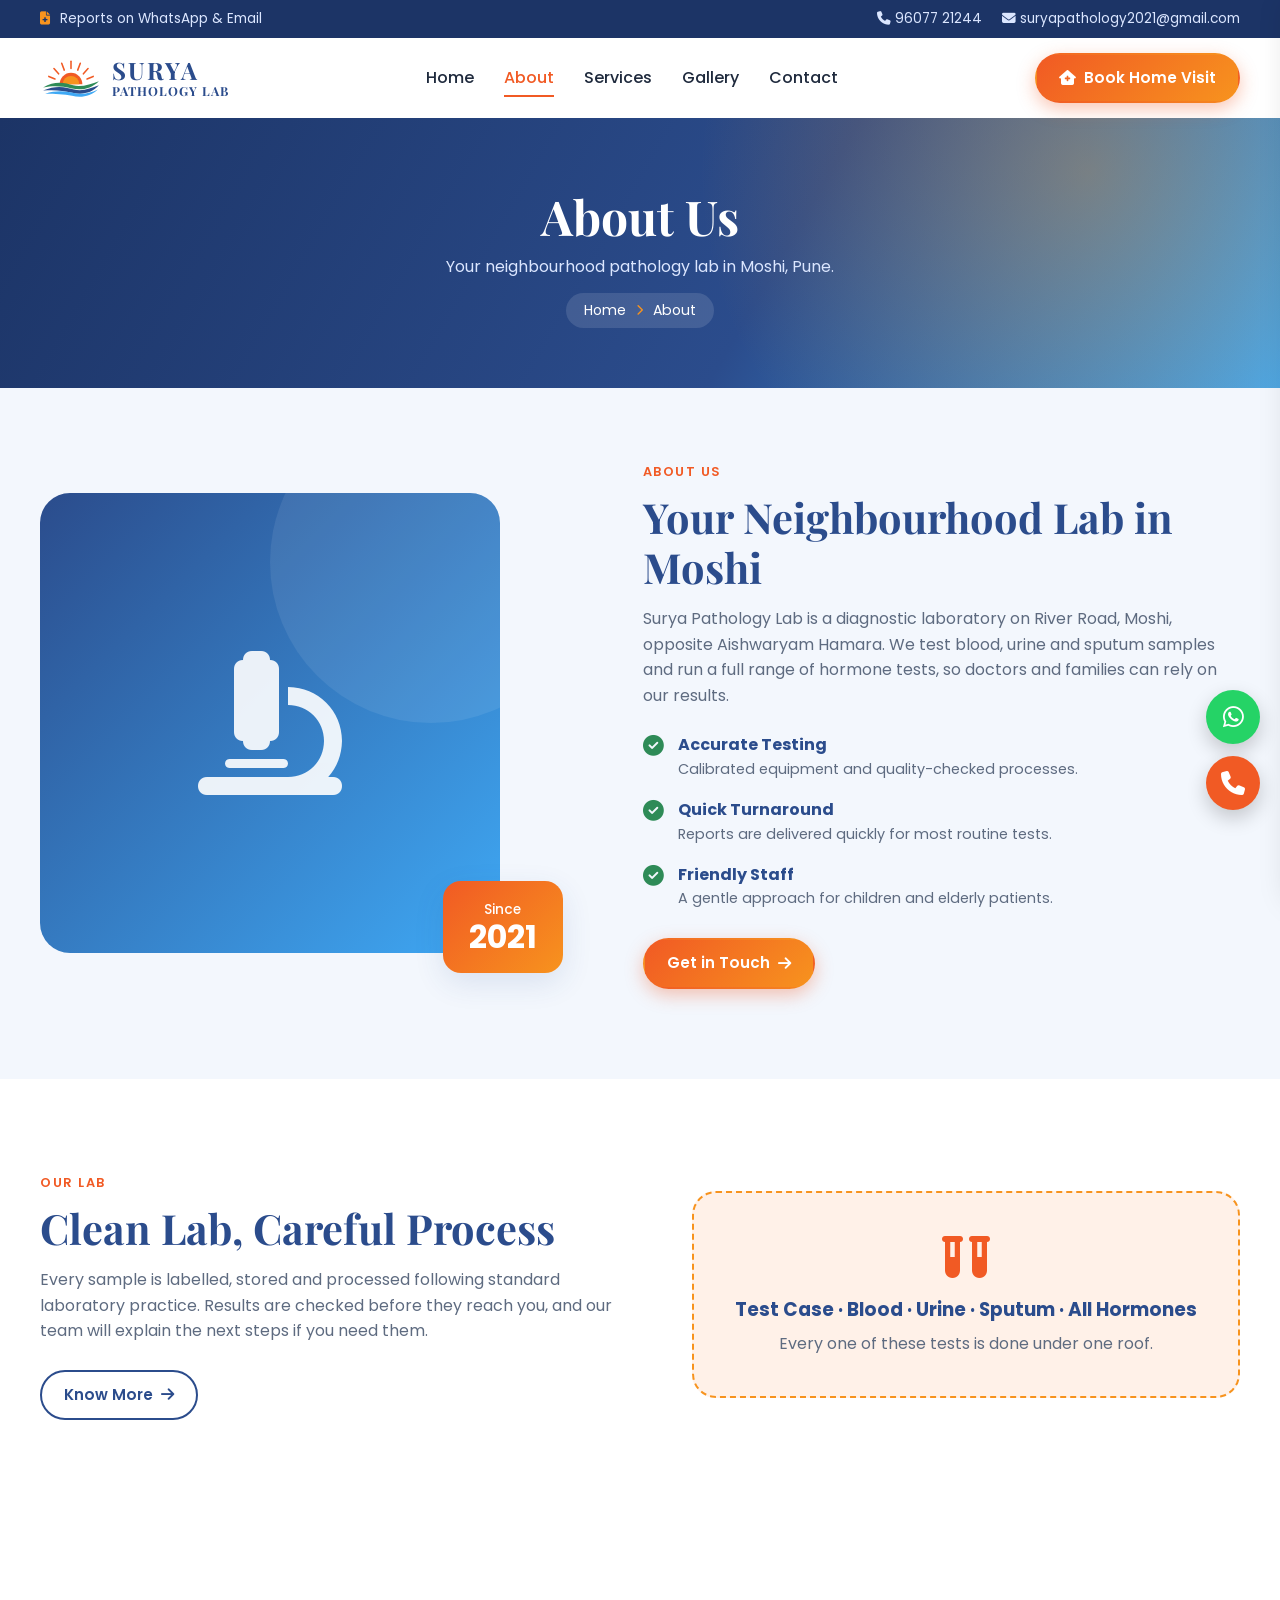
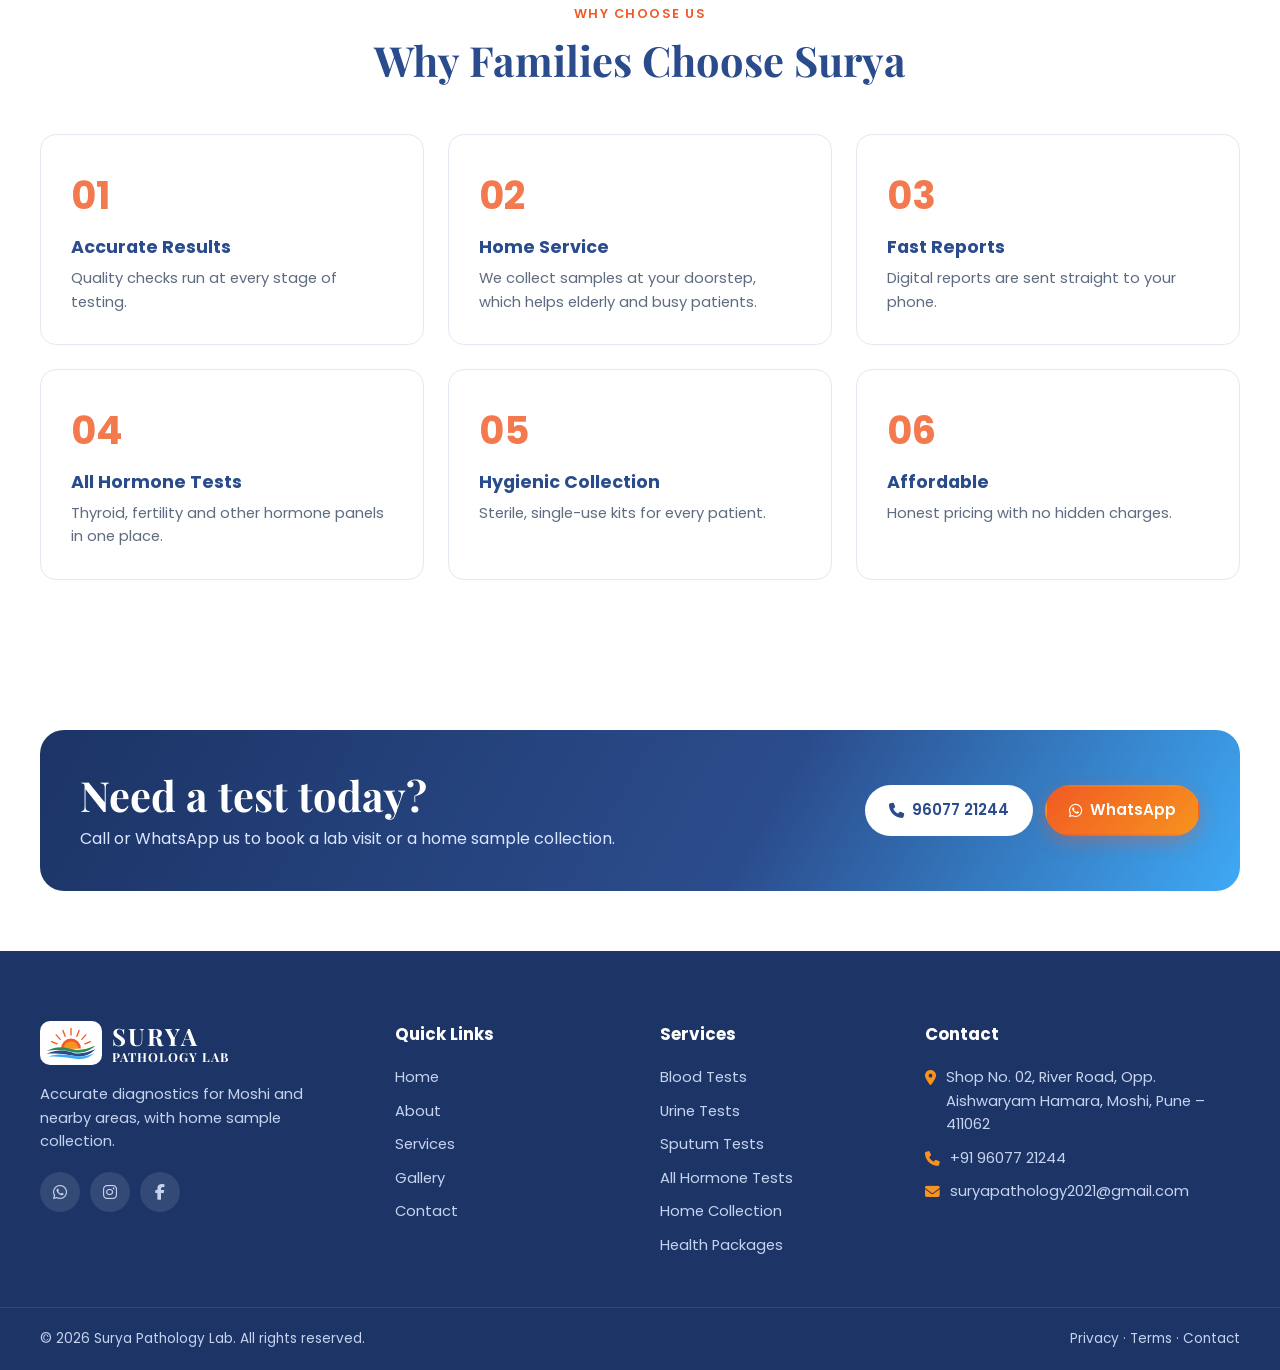
==== about.html @ c6c0c211 "Surya Pathology Lab website: 5-page static site Home, About, Services (services, tests, packages), G" ====
<!DOCTYPE html>
<html lang="en">
<head>
  <meta charset="UTF-8" />
  <meta name="viewport" content="width=device-width, initial-scale=1.0" />
  <title>About Us | Surya Pathology Lab, Moshi</title>
  <meta name="description" content="About Surya Pathology Lab, a diagnostic lab on River Road, Moshi, Pune." />
  <link rel="icon" href="assets/logo.svg" type="image/svg+xml" />
  <link rel="preconnect" href="https://fonts.googleapis.com" />
  <link rel="preconnect" href="https://fonts.gstatic.com" crossorigin />
  <link href="https://fonts.googleapis.com/css2?family=Poppins:wght@400;500;600;700&family=Playfair+Display:wght@700;800&display=swap" rel="stylesheet" />
  <link rel="stylesheet" href="https://cdnjs.cloudflare.com/ajax/libs/font-awesome/6.5.1/css/all.min.css" />
  <link rel="stylesheet" href="style.css" />
</head>
<body id="top">

  <!-- ===== TOP BAR ===== -->
  <div class="topbar">
    <div class="container topbar-inner">
      <div class="ticker">
        <span class="ticker-item active"><i class="fa-solid fa-house-medical"></i> Home Sample Collection Available</span>
        <span class="ticker-item"><i class="fa-solid fa-file-medical"></i> Reports on WhatsApp &amp; Email</span>
        <span class="ticker-item"><i class="fa-solid fa-vial"></i> Blood · Urine · Sputum · All Hormones</span>
        <span class="ticker-item"><i class="fa-solid fa-user-doctor"></i> Trained &amp; Hygienic Sample Collection</span>
      </div>
      <div class="topbar-right">
        <a href="tel:+919607721244"><i class="fa-solid fa-phone"></i> 96077 21244</a>
        <a href="mailto:suryapathology2021@gmail.com" class="hide-sm"><i class="fa-solid fa-envelope"></i> suryapathology2021@gmail.com</a>
      </div>
    </div>
  </div>
  <!-- ===== HEADER ===== -->
  <header class="header" id="header">
    <div class="container header-inner">
      <a href="index.html" class="brand">
        <img src="assets/logo.svg" alt="Surya Pathology Lab logo" />
        <div class="brand-text">
          <strong>SURYA</strong>
          <span>PATHOLOGY LAB</span>
        </div>
      </a>
      <nav class="nav" id="nav">
        <a href="index.html">Home</a>
        <a href="about.html" class="active">About</a>
        <a href="services.html">Services</a>
        <a href="gallery.html">Gallery</a>
        <a href="contact.html">Contact</a>
      </nav>
      <div class="header-cta">
        <a href="https://wa.me/919607721244?text=Hello%20Surya%20Pathology%20Lab%2C%20I%20want%20to%20book%20a%20home%20visit." target="_blank" rel="noopener" class="btn btn-primary"><i class="fa-solid fa-house-medical"></i> Book Home Visit</a>
        <button class="menu-toggle" id="menuToggle" aria-label="Open menu"><i class="fa-solid fa-bars"></i></button>
      </div>
    </div>
  </header>

  <!-- Mobile menu -->
  <div class="mobile-menu" id="mobileMenu">
    <button class="mobile-close" id="mobileClose" aria-label="Close menu"><i class="fa-solid fa-xmark"></i></button>
    <a href="index.html">Home</a>
    <a href="about.html" class="active">About</a>
    <a href="services.html">Services</a>
    <a href="gallery.html">Gallery</a>
    <a href="contact.html">Contact</a>
    <div class="mobile-actions">
      <a href="tel:+919607721244" class="btn btn-outline"><i class="fa-solid fa-phone"></i> Call Now</a>
      <a href="https://wa.me/919607721244" target="_blank" rel="noopener" class="btn btn-primary"><i class="fa-brands fa-whatsapp"></i> WhatsApp</a>
    </div>
  </div>
  <div class="overlay" id="overlay"></div>
  <!-- ===== PAGE BANNER ===== -->
  <section class="page-banner">
    <div class="container">
      <h1>About Us</h1>
      <p>Your neighbourhood pathology lab in Moshi, Pune.</p>
      <nav class="crumbs"><a href="index.html">Home</a> <i class="fa-solid fa-chevron-right"></i> <span>About</span></nav>
    </div>
  </section>

  <!-- ===== ABOUT ===== -->
  <section class="about" id="about">
    <div class="container about-inner">
      <div class="about-visual reveal">
        <div class="about-art">
          <i class="fa-solid fa-microscope"></i>
        </div>
        <div class="about-badge"><strong>Since</strong><span>2021</span></div>
      </div>
      <div class="about-text reveal">
        <span class="eyebrow">About Us</span>
        <h2>Your Neighbourhood Lab in Moshi</h2>
        <p>Surya Pathology Lab is a diagnostic laboratory on River Road, Moshi, opposite Aishwaryam Hamara. We test blood, urine and sputum samples and run a full range of hormone tests, so doctors and families can rely on our results.</p>
        <div class="about-points">
          <div><i class="fa-solid fa-circle-check"></i><div><h4>Accurate Testing</h4><p>Calibrated equipment and quality-checked processes.</p></div></div>
          <div><i class="fa-solid fa-circle-check"></i><div><h4>Quick Turnaround</h4><p>Reports are delivered quickly for most routine tests.</p></div></div>
          <div><i class="fa-solid fa-circle-check"></i><div><h4>Friendly Staff</h4><p>A gentle approach for children and elderly patients.</p></div></div>
        </div>
        <a href="contact.html" class="btn btn-primary">Get in Touch <i class="fa-solid fa-arrow-right"></i></a>
      </div>
    </div>
  </section>
  <!-- ===== OUR LAB ===== -->
  <section class="our-lab">
    <div class="container lab-inner">
      <div class="lab-text reveal">
        <span class="eyebrow">Our Lab</span>
        <h2>Clean Lab, Careful Process</h2>
        <p>Every sample is labelled, stored and processed following standard laboratory practice. Results are checked before they reach you, and our team will explain the next steps if you need them.</p>
        <a href="about.html" class="btn btn-outline">Know More <i class="fa-solid fa-arrow-right"></i></a>
      </div>
      <div class="lab-banner reveal">
        <i class="fa-solid fa-vials"></i>
        <h3>Test Case · Blood · Urine · Sputum · All Hormones</h3>
        <p>Every one of these tests is done under one roof.</p>
      </div>
    </div>
  </section>
  <!-- ===== WHY CHOOSE US ===== -->
  <section class="why">
    <div class="container">
      <div class="section-head reveal">
        <span class="eyebrow">Why Choose Us</span>
        <h2>Why Families Choose Surya</h2>
      </div>
      <div class="grid-3">
        <div class="why-card reveal"><span>01</span><h4>Accurate Results</h4><p>Quality checks run at every stage of testing.</p></div>
        <div class="why-card reveal"><span>02</span><h4>Home Service</h4><p>We collect samples at your doorstep, which helps elderly and busy patients.</p></div>
        <div class="why-card reveal"><span>03</span><h4>Fast Reports</h4><p>Digital reports are sent straight to your phone.</p></div>
        <div class="why-card reveal"><span>04</span><h4>All Hormone Tests</h4><p>Thyroid, fertility and other hormone panels in one place.</p></div>
        <div class="why-card reveal"><span>05</span><h4>Hygienic Collection</h4><p>Sterile, single-use kits for every patient.</p></div>
        <div class="why-card reveal"><span>06</span><h4>Affordable</h4><p>Honest pricing with no hidden charges.</p></div>
      </div>
    </div>
  </section>
  <!-- ===== CTA ===== -->

  <section class="cta-band">
    <div class="container cta-inner">
      <div>
        <h2>Need a test today?</h2>
        <p>Call or WhatsApp us to book a lab visit or a home sample collection.</p>
      </div>
      <div class="cta-btns">
        <a href="tel:+919607721244" class="btn btn-light"><i class="fa-solid fa-phone"></i> 96077 21244</a>
        <a href="https://wa.me/919607721244" target="_blank" rel="noopener" class="btn btn-primary"><i class="fa-brands fa-whatsapp"></i> WhatsApp</a>
      </div>
    </div>
  </section>

  <!-- ===== FOOTER ===== -->
  <footer class="footer">
    <div class="container footer-grid">
      <div class="f-brand">
        <a href="index.html" class="brand light">
          <img src="assets/logo.svg" alt="Surya Pathology Lab logo" />
          <div class="brand-text"><strong>SURYA</strong><span>PATHOLOGY LAB</span></div>
        </a>
        <p>Accurate diagnostics for Moshi and nearby areas, with home sample collection.</p>
        <div class="socials">
          <a href="https://wa.me/919607721244" target="_blank" rel="noopener" aria-label="WhatsApp"><i class="fa-brands fa-whatsapp"></i></a>
          <a href="#" aria-label="Instagram"><i class="fa-brands fa-instagram"></i></a>
          <a href="#" aria-label="Facebook"><i class="fa-brands fa-facebook-f"></i></a>
        </div>
      </div>
      <div>
        <h4>Quick Links</h4>
        <ul><li><a href="index.html">Home</a></li><li><a href="about.html">About</a></li><li><a href="services.html">Services</a></li><li><a href="gallery.html">Gallery</a></li><li><a href="contact.html">Contact</a></li></ul>
      </div>
      <div>
        <h4>Services</h4>
        <ul><li>Blood Tests</li><li>Urine Tests</li><li>Sputum Tests</li><li>All Hormone Tests</li><li>Home Collection</li><li>Health Packages</li></ul>
      </div>
      <div>
        <h4>Contact</h4>
        <ul class="f-contact">
          <li><i class="fa-solid fa-location-dot"></i> Shop No. 02, River Road, Opp. Aishwaryam Hamara, Moshi, Pune – 411062</li>
          <li><i class="fa-solid fa-phone"></i> <a href="tel:+919607721244">+91 96077 21244</a></li>
          <li><i class="fa-solid fa-envelope"></i> <a href="mailto:suryapathology2021@gmail.com">suryapathology2021@gmail.com</a></li>
        </ul>
      </div>
    </div>
    <div class="footer-bottom">
      <div class="container fb-inner">
        <p>© <span id="year"></span> Surya Pathology Lab. All rights reserved.</p>
        <p><a href="#">Privacy</a> · <a href="#">Terms</a> · <a href="contact.html">Contact</a></p>
      </div>
    </div>
  </footer>
  <!-- ===== FLOATING BUTTONS ===== -->
  <div class="floating">
    <a href="https://wa.me/919607721244" target="_blank" rel="noopener" class="fl-wa" aria-label="WhatsApp"><i class="fa-brands fa-whatsapp"></i></a>
    <a href="tel:+919607721244" class="fl-call" aria-label="Call"><i class="fa-solid fa-phone"></i></a>
  </div>
  <a href="#top" class="to-top" id="toTop" aria-label="Back to top"><i class="fa-solid fa-arrow-up"></i></a>

  <!-- Mobile bottom bar -->
  <div class="bottom-bar">
    <a href="tel:+919607721244"><i class="fa-solid fa-phone"></i> Call</a>
    <a href="https://wa.me/919607721244" target="_blank" rel="noopener"><i class="fa-brands fa-whatsapp"></i> WhatsApp</a>
    <a href="contact.html"><i class="fa-solid fa-calendar-check"></i> Book</a>
  </div>

  <script src="script.js"></script>
</body>
</html>
---- style.css ----
/* ===== Surya Pathology Lab – colours taken from the visiting card ===== */
:root {
  --blue: #2b4c8c;
  --blue-dark: #1c3466;
  --sky: #3fa9f5;
  --orange: #f15a24;
  --orange-2: #f7931e;
  --green: #2e8b57;
  --bg: #ffffff;
  --bg-soft: #f3f7fd;
  --text: #1f2a3d;
  --muted: #5e6b80;
  --border: #e2e9f3;
  --radius: 16px;
  --shadow: 0 10px 30px rgba(43, 76, 140, 0.12);
}

* { margin: 0; padding: 0; box-sizing: border-box; }
html { scroll-behavior: smooth; scroll-padding-top: 90px; }
body { font-family: "Poppins", sans-serif; color: var(--text); background: var(--bg); line-height: 1.6; overflow-x: hidden; }
img { max-width: 100%; display: block; }
a { color: inherit; text-decoration: none; }
ul { list-style: none; }
.container { width: min(1200px, 100% - 32px); margin-inline: auto; }
section { padding: 90px 0; }
.hidden { display: none !important; }

/* ===== Buttons ===== */
.btn { display: inline-flex; align-items: center; justify-content: center; gap: 8px; padding: 11px 22px; border-radius: 50px; font-weight: 600; font-size: .95rem; border: 2px solid transparent; cursor: pointer; transition: .25s; font-family: inherit; }
.btn-lg { padding: 14px 28px; font-size: 1rem; }
.btn-primary { background: linear-gradient(135deg, var(--orange), var(--orange-2)); color: #fff; box-shadow: 0 6px 18px rgba(241, 90, 36, .35); }
.btn-primary:hover { transform: translateY(-2px); box-shadow: 0 10px 24px rgba(241, 90, 36, .45); }
.btn-outline { border-color: var(--blue); color: var(--blue); background: transparent; }
.btn-outline:hover { background: var(--blue); color: #fff; }
.btn-light { background: #fff; color: var(--blue); }
.btn-light:hover { background: var(--orange); color: #fff; }

/* ===== Headings ===== */
.eyebrow { display: inline-flex; align-items: center; gap: 6px; color: var(--orange); font-weight: 600; text-transform: uppercase; letter-spacing: 1.5px; font-size: .8rem; margin-bottom: 10px; }
.eyebrow.light { color: #ffd2b8; }
h1, h2 { font-family: "Playfair Display", serif; color: var(--blue); line-height: 1.2; }
h2 { font-size: clamp(1.8rem, 3.5vw, 2.6rem); margin-bottom: 14px; }
.section-head { text-align: center; max-width: 640px; margin: 0 auto 50px; }
.section-head.left { text-align: left; margin: 0 0 30px; }
.section-head p { color: var(--muted); }

/* ===== Top bar ===== */
.topbar { background: var(--blue-dark); color: #dbe6ff; font-size: .85rem; padding: 8px 0; }
.topbar-inner { display: flex; justify-content: space-between; align-items: center; gap: 16px; }
.ticker { position: relative; height: 22px; flex: 1; overflow: hidden; }
.ticker-item { position: absolute; inset: 0; opacity: 0; transform: translateY(100%); transition: .5s; white-space: nowrap; }
.ticker-item.active { opacity: 1; transform: translateY(0); }
.ticker-item i { color: var(--orange-2); margin-right: 6px; }
.topbar-right { display: flex; gap: 20px; }
.topbar-right a:hover { color: #fff; }

/* ===== Header ===== */
.header { position: sticky; top: 0; z-index: 100; background: rgba(255,255,255,.96); backdrop-filter: blur(8px); transition: .3s; }
.header.scrolled { box-shadow: 0 4px 20px rgba(0,0,0,.08); }
.header-inner { display: flex; align-items: center; justify-content: space-between; height: 80px; gap: 20px; }
.brand { display: flex; align-items: center; gap: 10px; }
.brand img { width: 62px; }
.brand-text { display: flex; flex-direction: column; line-height: 1; font-family: "Playfair Display", serif; color: var(--blue); }
.brand-text strong { font-size: 1.5rem; letter-spacing: 2px; }
.brand-text span { font-size: .78rem; font-weight: 700; letter-spacing: 1px; margin-top: 3px; }
.brand.light .brand-text { color: #fff; }
.nav { display: flex; gap: 30px; }
.nav a { font-weight: 500; position: relative; padding: 4px 0; }
.nav a::after { content: ""; position: absolute; left: 0; bottom: -2px; width: 0; height: 2px; background: var(--orange); transition: .3s; }
.nav a:hover, .nav a.active { color: var(--orange); }
.nav a:hover::after, .nav a.active::after { width: 100%; }
.header-cta { display: flex; align-items: center; gap: 12px; }
.menu-toggle { display: none; background: var(--bg-soft); border: 0; width: 44px; height: 44px; border-radius: 10px; font-size: 1.2rem; color: var(--blue); cursor: pointer; }

/* Mobile menu */
.mobile-menu { position: fixed; top: 0; right: -320px; width: 300px; height: 100%; background: #fff; z-index: 300; padding: 70px 28px 28px; display: flex; flex-direction: column; gap: 6px; transition: .35s; box-shadow: -10px 0 30px rgba(0,0,0,.15); }
.mobile-menu.open { right: 0; }
.mobile-menu > a { padding: 12px 0; border-bottom: 1px solid var(--border); font-weight: 500; }
.mobile-close { position: absolute; top: 18px; right: 18px; background: none; border: 0; font-size: 1.5rem; color: var(--blue); cursor: pointer; }
.mobile-actions { display: grid; gap: 10px; margin-top: 20px; }
.overlay { position: fixed; inset: 0; background: rgba(0,0,0,.4); z-index: 250; opacity: 0; pointer-events: none; transition: .3s; }
.overlay.show { opacity: 1; pointer-events: auto; }

/* ===== Hero ===== */
.hero { position: relative; background: radial-gradient(circle at 85% 20%, #fff1e8 0, transparent 40%), linear-gradient(180deg, #eef4ff, #f8fbff); padding: 80px 0 140px; }
.hero-inner { display: grid; grid-template-columns: 1.1fr 1fr; gap: 50px; align-items: center; }
.hero h1 { font-size: clamp(2.3rem, 5vw, 3.8rem); margin-bottom: 18px; }
.hero h1 span { color: var(--orange); }
.hero-text > p { color: var(--muted); font-size: 1.08rem; max-width: 540px; margin-bottom: 30px; }
.hero-btns { display: flex; flex-wrap: wrap; gap: 14px; margin-bottom: 40px; }
.hero-stats { display: grid; grid-template-columns: repeat(4, 1fr); gap: 14px; }
.hero-stats div { background: #fff; border-radius: 12px; padding: 14px 10px; text-align: center; box-shadow: var(--shadow); }
.hero-stats strong { display: block; color: var(--blue); font-size: 1.3rem; }
.hero-stats span { font-size: .78rem; color: var(--muted); }

.hero-visual { position: relative; display: flex; justify-content: center; }
.hero-card { position: relative; width: min(420px, 100%); background: #fffdf8; border-radius: 20px; padding: 36px 28px 70px; text-align: center; box-shadow: 0 25px 50px rgba(43, 76, 140, .2); overflow: hidden; transform: rotate(-3deg); }
.hero-logo { width: 130px; margin: 0 auto 6px; }
.hero-card h3 { font-family: "Playfair Display", serif; font-size: 3rem; color: var(--blue); letter-spacing: 3px; line-height: 1; }
.hero-card p { font-family: "Playfair Display", serif; font-weight: 800; color: var(--blue); font-size: 1.4rem; margin-bottom: 18px; }
.chips { display: flex; flex-wrap: wrap; justify-content: center; gap: 6px; }
.chips li { font-size: .78rem; font-weight: 600; padding: 4px 12px; border-radius: 30px; background: var(--bg-soft); color: var(--blue); }
.hero-card-wave { position: absolute; left: 0; right: 0; bottom: 0; padding: 26px 20px 12px; color: #fff; font-size: .8rem; font-weight: 700; letter-spacing: 1px; text-align: left; background: linear-gradient(100deg, var(--blue) 50%, var(--sky)); clip-path: ellipse(90% 100% at 30% 100%); }
.float-badge { position: absolute; background: #fff; padding: 10px 16px; border-radius: 40px; font-weight: 600; font-size: .85rem; color: var(--blue); box-shadow: var(--shadow); animation: float 4s ease-in-out infinite; }
.float-badge i { color: var(--orange); margin-right: 6px; }
.fb-1 { top: 10%; left: -10px; }
.fb-2 { bottom: 10%; right: -10px; animation-delay: 2s; }
@keyframes float { 50% { transform: translateY(-12px); } }
.hero-wave { position: absolute; bottom: -1px; left: 0; width: 100%; height: 100px; fill: #fff; }

/* ===== Inner page banner ===== */
.page-banner { position: relative; padding: 70px 0 60px; text-align: center; color: #fff; background: radial-gradient(circle at 85% 20%, rgba(247,147,30,.35) 0, transparent 35%), linear-gradient(120deg, var(--blue-dark), var(--blue) 60%, var(--sky)); }
.page-banner h1 { color: #fff; font-size: clamp(2rem, 5vw, 3rem); margin-bottom: 8px; }
.page-banner p { color: #dbe6ff; margin-bottom: 14px; }
.crumbs { display: inline-flex; align-items: center; gap: 10px; padding: 6px 18px; border-radius: 30px; background: rgba(255,255,255,.12); font-size: .88rem; }
.crumbs i { font-size: .7rem; color: var(--orange-2); }
.crumbs a:hover { color: var(--orange-2); }
.page-banner + section { padding-top: 70px; }

/* ===== Services page sub-nav ===== */
.subnav { position: sticky; top: 80px; z-index: 90; background: #fff; border-bottom: 1px solid var(--border); }
.subnav-inner { display: flex; justify-content: center; gap: 10px; padding: 12px 0; overflow-x: auto; }
.subnav a { flex-shrink: 0; padding: 8px 18px; border-radius: 30px; background: var(--bg-soft); font-weight: 500; font-size: .9rem; color: var(--blue); transition: .25s; }
.subnav a i { color: var(--orange); margin-right: 6px; }
.subnav a:hover, .subnav a.active { background: var(--blue); color: #fff; }
.subnav a:hover i, .subnav a.active i { color: var(--orange-2); }
.page-banner + .subnav + section { padding-top: 70px; }

/* ===== Gallery ===== */
.g-filters { display: flex; justify-content: center; flex-wrap: wrap; gap: 10px; margin-bottom: 36px; }
.g-filters button { padding: 9px 20px; border-radius: 30px; border: 1px solid var(--border); background: #fff; font-family: inherit; font-weight: 500; color: var(--blue); cursor: pointer; transition: .25s; }
.g-filters button:hover, .g-filters button.active { background: var(--orange); border-color: var(--orange); color: #fff; }
.g-grid { display: grid; grid-template-columns: repeat(3, 1fr); gap: 20px; }
.g-item { position: relative; aspect-ratio: 4 / 3; border-radius: 18px; overflow: hidden; cursor: zoom-in; background: var(--bg-soft); box-shadow: var(--shadow); }
.g-item.hide { display: none; }
.g-item img { width: 100%; height: 100%; object-fit: cover; transition: transform .5s; }
.g-item:hover img { transform: scale(1.06); }
.g-ph { display: none; }
.g-item.ph { cursor: default; }
.g-item.ph img { display: none; }
.g-item.ph .g-ph { display: grid; place-items: center; width: 100%; height: 100%; background: linear-gradient(135deg, var(--blue), var(--sky)); }
.g-item.ph:nth-child(3n+2) .g-ph { background: linear-gradient(135deg, var(--orange), var(--orange-2)); }
.g-item.ph:nth-child(3n) .g-ph { background: linear-gradient(135deg, var(--blue-dark), var(--green)); }
.g-ph i { font-size: 4rem; color: rgba(255,255,255,.9); }
.g-item figcaption { position: absolute; left: 0; right: 0; bottom: 0; padding: 30px 18px 14px; color: #fff; font-weight: 600; background: linear-gradient(transparent, rgba(0,0,0,.6)); }
.lightbox { position: fixed; inset: 0; z-index: 400; background: rgba(10,20,40,.92); display: none; flex-direction: column; align-items: center; justify-content: center; gap: 14px; padding: 20px; }
.lightbox.open { display: flex; }
.lightbox img { max-width: 100%; max-height: 80vh; border-radius: 12px; }
.lightbox p { color: #fff; font-weight: 500; }
.lb-close { position: absolute; top: 18px; right: 22px; background: none; border: 0; color: #fff; font-size: 2rem; cursor: pointer; }

/* ===== CTA band ===== */
.cta-band { padding: 60px 0; }
.cta-inner { display: flex; justify-content: space-between; align-items: center; gap: 24px; flex-wrap: wrap; padding: 40px; border-radius: 24px; background: linear-gradient(120deg, var(--blue-dark), var(--blue) 60%, var(--sky)); color: #fff; }
.cta-inner h2 { color: #fff; margin-bottom: 6px; }
.cta-inner p { color: #dbe6ff; }
.cta-btns { display: flex; gap: 12px; flex-wrap: wrap; }

/* ===== Doorstep ===== */
.doorstep { padding-top: 40px; }
.service-chips { display: flex; flex-wrap: wrap; justify-content: center; gap: 12px; margin-bottom: 50px; }
.service-chips li { padding: 10px 20px; border-radius: 40px; border: 1px solid var(--border); background: var(--bg-soft); font-weight: 500; font-size: .92rem; }
.service-chips i { color: var(--orange); margin-right: 6px; }
.feature-row { display: grid; grid-template-columns: repeat(4, 1fr); gap: 22px; }
.feature-card { padding: 28px 22px; border-radius: var(--radius); background: #fff; border: 1px solid var(--border); text-align: center; transition: .3s; }
.feature-card:hover { transform: translateY(-6px); box-shadow: var(--shadow); border-color: transparent; }
.feature-card i { font-size: 1.8rem; color: #fff; width: 64px; height: 64px; display: grid; place-items: center; margin: 0 auto 16px; border-radius: 50%; background: linear-gradient(135deg, var(--blue), var(--sky)); }
.feature-card h4 { color: var(--blue); margin-bottom: 6px; }
.feature-card p { color: var(--muted); font-size: .9rem; }

/* ===== About ===== */
.about { background: var(--bg-soft); }
.about-inner { display: grid; grid-template-columns: 1fr 1.1fr; gap: 60px; align-items: center; }
.about-visual { position: relative; }
.about-art { aspect-ratio: 1 / 1; max-width: 460px; border-radius: 30px; background: linear-gradient(135deg, var(--blue), var(--sky)); display: grid; place-items: center; position: relative; overflow: hidden; }
.about-art::before { content: ""; position: absolute; width: 70%; height: 70%; border-radius: 50%; background: rgba(255,255,255,.08); top: -20%; right: -20%; }
.about-art i { font-size: 9rem; color: #fff; opacity: .9; }
.about-badge { position: absolute; bottom: -20px; right: 20px; background: linear-gradient(135deg, var(--orange), var(--orange-2)); color: #fff; padding: 18px 26px; border-radius: 18px; text-align: center; box-shadow: var(--shadow); }
.about-badge strong { display: block; font-size: .85rem; font-weight: 500; }
.about-badge span { font-size: 2rem; font-weight: 700; line-height: 1; }
.about-text > p { color: var(--muted); margin-bottom: 24px; }
.about-points { display: grid; gap: 16px; margin-bottom: 28px; }
.about-points > div { display: flex; gap: 14px; }
.about-points i { color: var(--green); font-size: 1.3rem; margin-top: 3px; }
.about-points h4 { color: var(--blue); }
.about-points p { color: var(--muted); font-size: .9rem; }

/* ===== Services ===== */
.grid-3 { display: grid; grid-template-columns: repeat(3, 1fr); gap: 24px; }
.grid-4 { display: grid; grid-template-columns: repeat(4, 1fr); gap: 22px; }
.service-card { padding: 32px 28px; border-radius: var(--radius); background: #fff; border: 1px solid var(--border); transition: .3s; position: relative; overflow: hidden; }
.service-card::after { content: ""; position: absolute; left: 0; bottom: 0; height: 4px; width: 0; background: linear-gradient(90deg, var(--orange), var(--sky)); transition: .4s; }
.service-card:hover { transform: translateY(-6px); box-shadow: var(--shadow); }
.service-card:hover::after { width: 100%; }
.service-card .icon { width: 60px; height: 60px; border-radius: 14px; display: grid; place-items: center; background: #fff1e8; color: var(--orange); font-size: 1.6rem; margin-bottom: 18px; }
.service-card h3 { color: var(--blue); margin-bottom: 8px; font-size: 1.15rem; }
.service-card p { color: var(--muted); font-size: .92rem; }

/* ===== Tests ===== */
.tests { background: var(--bg-soft); }
.test-search { max-width: 520px; margin: 0 auto 36px; position: relative; }
.test-search i { position: absolute; left: 20px; top: 50%; transform: translateY(-50%); color: var(--muted); }
.test-search input { width: 100%; padding: 15px 20px 15px 50px; border-radius: 50px; border: 1px solid var(--border); font-family: inherit; font-size: 1rem; outline: none; }
.test-search input:focus { border-color: var(--sky); box-shadow: 0 0 0 4px rgba(63,169,245,.15); }
.test-grid { display: grid; grid-template-columns: repeat(4, 1fr); gap: 16px; }
.test-card { background: #fff; border-radius: 14px; padding: 18px; display: flex; align-items: center; gap: 14px; border: 1px solid var(--border); transition: .25s; }
.test-card:hover { border-color: var(--orange); transform: translateY(-3px); box-shadow: var(--shadow); }
.test-card i.ti { width: 44px; height: 44px; flex-shrink: 0; border-radius: 12px; display: grid; place-items: center; background: var(--bg-soft); color: var(--blue); }
.test-card h4 { font-size: .95rem; color: var(--text); line-height: 1.3; }
.test-card small { color: var(--orange); font-weight: 600; font-size: .78rem; }
.test-empty { grid-column: 1 / -1; text-align: center; color: var(--muted); }

/* ===== Packages ===== */
.pkg-card { position: relative; padding: 34px 26px; border-radius: 20px; border: 1px solid var(--border); background: #fff; display: flex; flex-direction: column; transition: .3s; }
.pkg-card:hover { box-shadow: var(--shadow); transform: translateY(-6px); }
.pkg-card h3 { color: var(--blue); font-size: 1.25rem; }
.pkg-card .price { font-size: 2.2rem; font-weight: 700; color: var(--orange); margin: 8px 0 18px; }
.pkg-card ul { flex: 1; margin-bottom: 24px; display: grid; gap: 10px; }
.pkg-card li { font-size: .92rem; padding-left: 24px; position: relative; color: var(--muted); }
.pkg-card li::before { content: "\f00c"; font-family: "Font Awesome 6 Free"; font-weight: 900; position: absolute; left: 0; color: var(--green); }
.pkg-card.featured { background: linear-gradient(160deg, var(--blue), var(--blue-dark)); border: 0; transform: scale(1.04); }
.pkg-card.featured h3, .pkg-card.featured li { color: #fff; }
.pkg-card.featured .price { color: var(--orange-2); }
.pkg-card.featured li::before { color: var(--orange-2); }
.tag { position: absolute; top: -13px; left: 50%; transform: translateX(-50%); background: var(--orange); color: #fff; font-size: .75rem; font-weight: 600; padding: 4px 14px; border-radius: 30px; white-space: nowrap; }
.pkg-strip { margin-top: 40px; display: flex; justify-content: space-between; align-items: center; flex-wrap: wrap; gap: 16px; padding: 22px 30px; border-radius: 16px; background: linear-gradient(90deg, var(--blue), var(--sky)); color: #fff; }
.pkg-strip i { margin-right: 8px; }

/* ===== Alert ===== */
.alert-sec { background: linear-gradient(120deg, var(--blue-dark), var(--blue) 60%, var(--sky)); color: #fff; }
.alert-inner { display: grid; grid-template-columns: 1fr 1.3fr; gap: 50px; align-items: center; }
.alert-art { display: grid; place-items: center; }
.alert-art i { font-size: 10rem; color: var(--orange-2); filter: drop-shadow(0 10px 30px rgba(0,0,0,.25)); animation: pulse 1.6s ease-in-out infinite; }
@keyframes pulse { 50% { transform: scale(1.08); } }
.alert-text h2 { color: #fff; }
.alert-text ul { display: grid; gap: 12px; margin: 20px 0 30px; }
.alert-text li i { color: var(--orange-2); margin-right: 10px; }

/* ===== Our lab ===== */
.lab-inner { display: grid; grid-template-columns: 1.1fr 1fr; gap: 50px; align-items: center; }
.lab-text p { color: var(--muted); margin-bottom: 26px; }
.lab-banner { padding: 40px; border-radius: 24px; background: #fff1e8; border: 2px dashed var(--orange-2); text-align: center; }
.lab-banner i { font-size: 3rem; color: var(--orange); margin-bottom: 14px; }
.lab-banner h3 { color: var(--blue); margin-bottom: 6px; }
.lab-banner p { color: var(--muted); }

/* ===== Location ===== */
.location { background: var(--bg-soft); }
.loc-wrap { display: grid; grid-template-columns: 1fr 1.3fr; gap: 30px; }
.loc-card { background: #fff; padding: 34px; border-radius: 20px; box-shadow: var(--shadow); }
.loc-card h3 { color: var(--blue); margin-bottom: 10px; }
.loc-card h3 i { color: var(--orange); }
.addr { color: var(--muted); margin-bottom: 20px; }
.loc-card ul { display: grid; gap: 12px; margin-bottom: 26px; }
.loc-card li i { width: 22px; color: var(--orange); }
.loc-card li a:hover { color: var(--orange); }
.map { border-radius: 20px; overflow: hidden; min-height: 340px; box-shadow: var(--shadow); }
.map iframe { width: 100%; height: 100%; min-height: 340px; border: 0; }

/* ===== Why ===== */
.why-card { padding: 30px; border-radius: var(--radius); border: 1px solid var(--border); transition: .3s; }
.why-card:hover { background: var(--blue); color: #fff; transform: translateY(-5px); }
.why-card:hover h4, .why-card:hover p { color: #fff; }
.why-card span { font-size: 2.4rem; font-weight: 700; color: var(--orange); opacity: .8; }
.why-card h4 { color: var(--blue); margin: 6px 0; font-size: 1.1rem; }
.why-card p { color: var(--muted); font-size: .92rem; }

/* ===== FAQ ===== */
.faq { background: var(--bg-soft); }
.faq-inner { display: grid; grid-template-columns: 1.6fr 1fr; gap: 40px; align-items: start; }
details { background: #fff; border-radius: 14px; margin-bottom: 14px; border: 1px solid var(--border); overflow: hidden; }
summary { padding: 18px 22px; font-weight: 600; cursor: pointer; list-style: none; display: flex; justify-content: space-between; gap: 10px; color: var(--blue); }
summary::-webkit-details-marker { display: none; }
summary::after { content: "+"; font-size: 1.4rem; line-height: 1; color: var(--orange); transition: .3s; }
details[open] summary::after { transform: rotate(45deg); }
details p { padding: 0 22px 18px; color: var(--muted); }
.help-card { position: sticky; top: 110px; padding: 36px 30px; border-radius: 22px; background: linear-gradient(160deg, var(--orange), var(--orange-2)); color: #fff; text-align: center; display: grid; gap: 12px; }
.help-card > i { font-size: 3rem; }
.help-card h3 { font-size: 1.5rem; }

/* ===== Contact ===== */
.contact-inner { display: grid; grid-template-columns: 1fr 1.2fr; gap: 50px; align-items: start; }
.contact-info > p { color: var(--muted); margin-bottom: 26px; }
.contact-line { display: flex; align-items: center; gap: 16px; padding: 16px 20px; border-radius: 14px; border: 1px solid var(--border); margin-bottom: 14px; transition: .25s; word-break: break-word; }
.contact-line:hover { border-color: var(--orange); box-shadow: var(--shadow); }
.contact-line i { width: 46px; height: 46px; flex-shrink: 0; display: grid; place-items: center; border-radius: 50%; background: #fff1e8; color: var(--orange); font-size: 1.2rem; }
.contact-line small { display: block; color: var(--muted); font-size: .78rem; }
.contact-line div { font-weight: 600; color: var(--blue); }
.contact-form { background: #fff; padding: 36px; border-radius: 22px; box-shadow: var(--shadow); display: grid; gap: 16px; }
.contact-form label { display: grid; gap: 6px; font-weight: 500; font-size: .9rem; }
.contact-form input, .contact-form select, .contact-form textarea { padding: 13px 16px; border: 1px solid var(--border); border-radius: 12px; font-family: inherit; font-size: .95rem; outline: none; background: var(--bg-soft); }
.contact-form input:focus, .contact-form select:focus, .contact-form textarea:focus { border-color: var(--sky); background: #fff; }
.contact-form .check { display: flex; align-items: center; gap: 10px; }
.contact-form .check input { width: 18px; height: 18px; accent-color: var(--orange); }

/* ===== Footer ===== */
.footer { background: var(--blue-dark); color: #c6d3ee; padding-top: 70px; }
.footer-grid { display: grid; grid-template-columns: 1.4fr 1fr 1fr 1.4fr; gap: 40px; padding-bottom: 50px; }
.footer .brand img { background: #fff; border-radius: 10px; padding: 4px; }
.f-brand p { margin: 18px 0; font-size: .92rem; }
.socials { display: flex; gap: 10px; }
.socials a { width: 40px; height: 40px; display: grid; place-items: center; border-radius: 50%; background: rgba(255,255,255,.1); transition: .25s; }
.socials a:hover { background: var(--orange); color: #fff; }
.footer h4 { color: #fff; margin-bottom: 18px; font-size: 1.05rem; }
.footer ul { display: grid; gap: 10px; font-size: .92rem; }
.footer ul a:hover { color: var(--orange-2); }
.f-contact li { display: flex; gap: 10px; word-break: break-word; }
.f-contact i { color: var(--orange-2); margin-top: 5px; }
.footer-bottom { border-top: 1px solid rgba(255,255,255,.1); padding: 20px 0; font-size: .85rem; }
.fb-inner { display: flex; justify-content: space-between; flex-wrap: wrap; gap: 10px; }
.fb-inner a:hover { color: #fff; }

/* ===== Floating ===== */
.floating { position: fixed; right: 20px; bottom: 90px; display: grid; gap: 12px; z-index: 90; }
.floating a { width: 54px; height: 54px; border-radius: 50%; display: grid; place-items: center; color: #fff; font-size: 1.5rem; box-shadow: 0 8px 20px rgba(0,0,0,.2); transition: .25s; }
.floating a:hover { transform: scale(1.1); }
.fl-wa { background: #25d366; animation: ring 2.5s infinite; }
.fl-call { background: var(--orange); }
@keyframes ring { 0% { box-shadow: 0 0 0 0 rgba(37,211,102,.6); } 70% { box-shadow: 0 0 0 16px rgba(37,211,102,0); } 100% { box-shadow: 0 0 0 0 rgba(37,211,102,0); } }
.to-top { position: fixed; right: 20px; bottom: 24px; width: 46px; height: 46px; border-radius: 50%; background: var(--blue); color: #fff; display: grid; place-items: center; z-index: 90; opacity: 0; pointer-events: none; transition: .3s; }
.to-top.show { opacity: 1; pointer-events: auto; }
.bottom-bar { display: none; }

/* ===== Reveal animation ===== */
.reveal { opacity: 0; transform: translateY(30px); transition: opacity .7s ease, transform .7s ease; }
.reveal.visible { opacity: 1; transform: none; }

/* ===== Responsive ===== */
@media (max-width: 1024px) {
  .nav { display: none; }
  .menu-toggle { display: grid; place-items: center; }
  .feature-row, .grid-4, .test-grid { grid-template-columns: repeat(2, 1fr); }
  .grid-3, .g-grid { grid-template-columns: repeat(2, 1fr); }
  .footer-grid { grid-template-columns: 1fr 1fr; }
  .pkg-card.featured { transform: none; }
}
@media (max-width: 860px) {
  section { padding: 70px 0; }
  .hero-inner, .about-inner, .alert-inner, .lab-inner, .loc-wrap, .faq-inner, .contact-inner { grid-template-columns: 1fr; }
  .hero { padding: 50px 0 120px; }
  .hero-visual { margin-top: 20px; }
  .about-art { max-width: 100%; aspect-ratio: 16 / 10; }
  .alert-art i { font-size: 6rem; }
  .help-card { position: static; }
}
@media (max-width: 600px) {
  .hide-sm { display: none; }
  .header-inner { height: 70px; }
  .header-cta .btn { display: none; }
  .brand img { width: 50px; }
  .brand-text strong { font-size: 1.25rem; }
  .hero-stats { grid-template-columns: repeat(2, 1fr); }
  .feature-row, .grid-3, .grid-4, .test-grid, .footer-grid, .g-grid { grid-template-columns: 1fr; }
  .subnav { top: 70px; }
  .subnav-inner { justify-content: flex-start; }
  .fb-1 { left: 0; } .fb-2 { right: 0; }
  .hero-card h3 { font-size: 2.4rem; }
  .contact-form, .loc-card { padding: 24px; }
  .pkg-strip { flex-direction: column; text-align: center; }
  .floating { display: none; }
  .to-top { display: none; }
  body { padding-bottom: 60px; }
  .bottom-bar { display: grid; grid-template-columns: repeat(3, 1fr); position: fixed; bottom: 0; left: 0; right: 0; z-index: 95; background: #fff; box-shadow: 0 -4px 16px rgba(0,0,0,.1); }
  .bottom-bar a { padding: 14px 0; text-align: center; font-weight: 600; font-size: .9rem; color: var(--blue); }
  .bottom-bar a:nth-child(2) { background: #25d366; color: #fff; }
  .bottom-bar a:nth-child(3) { background: var(--orange); color: #fff; }
}
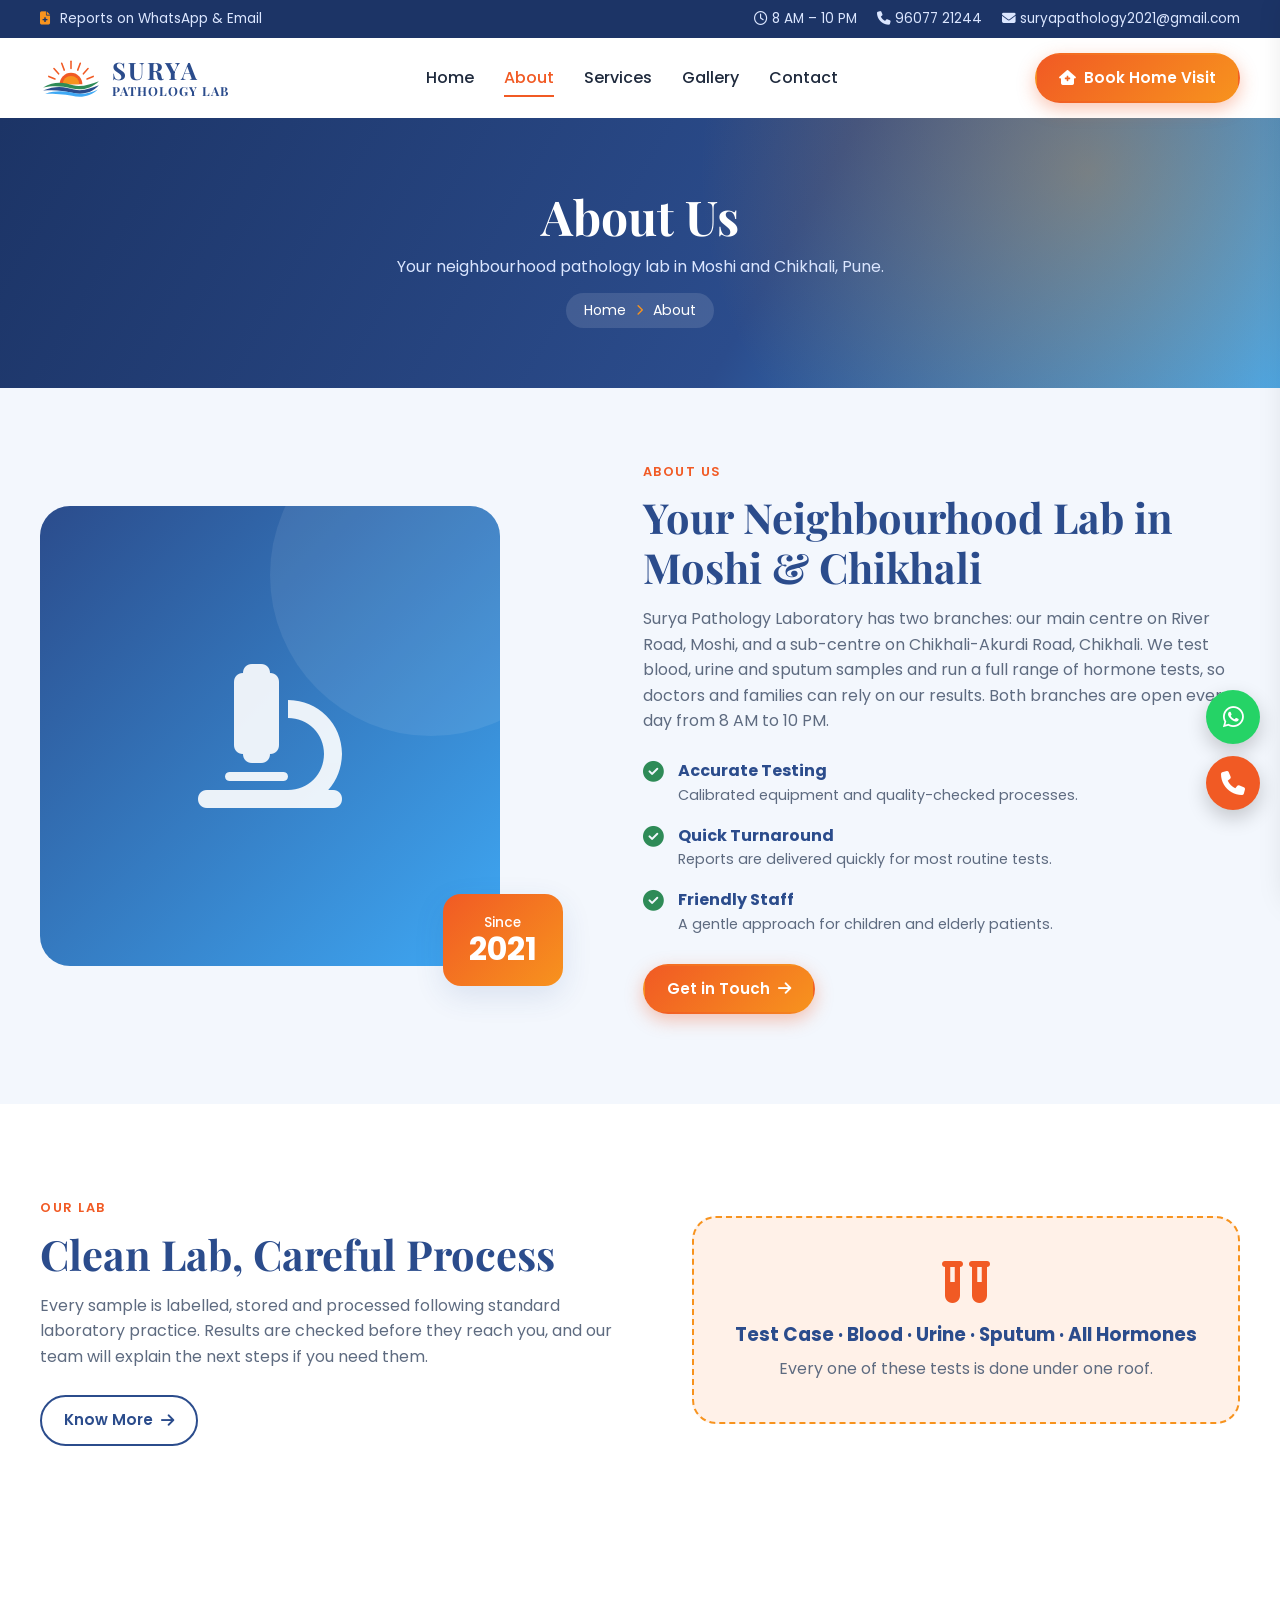
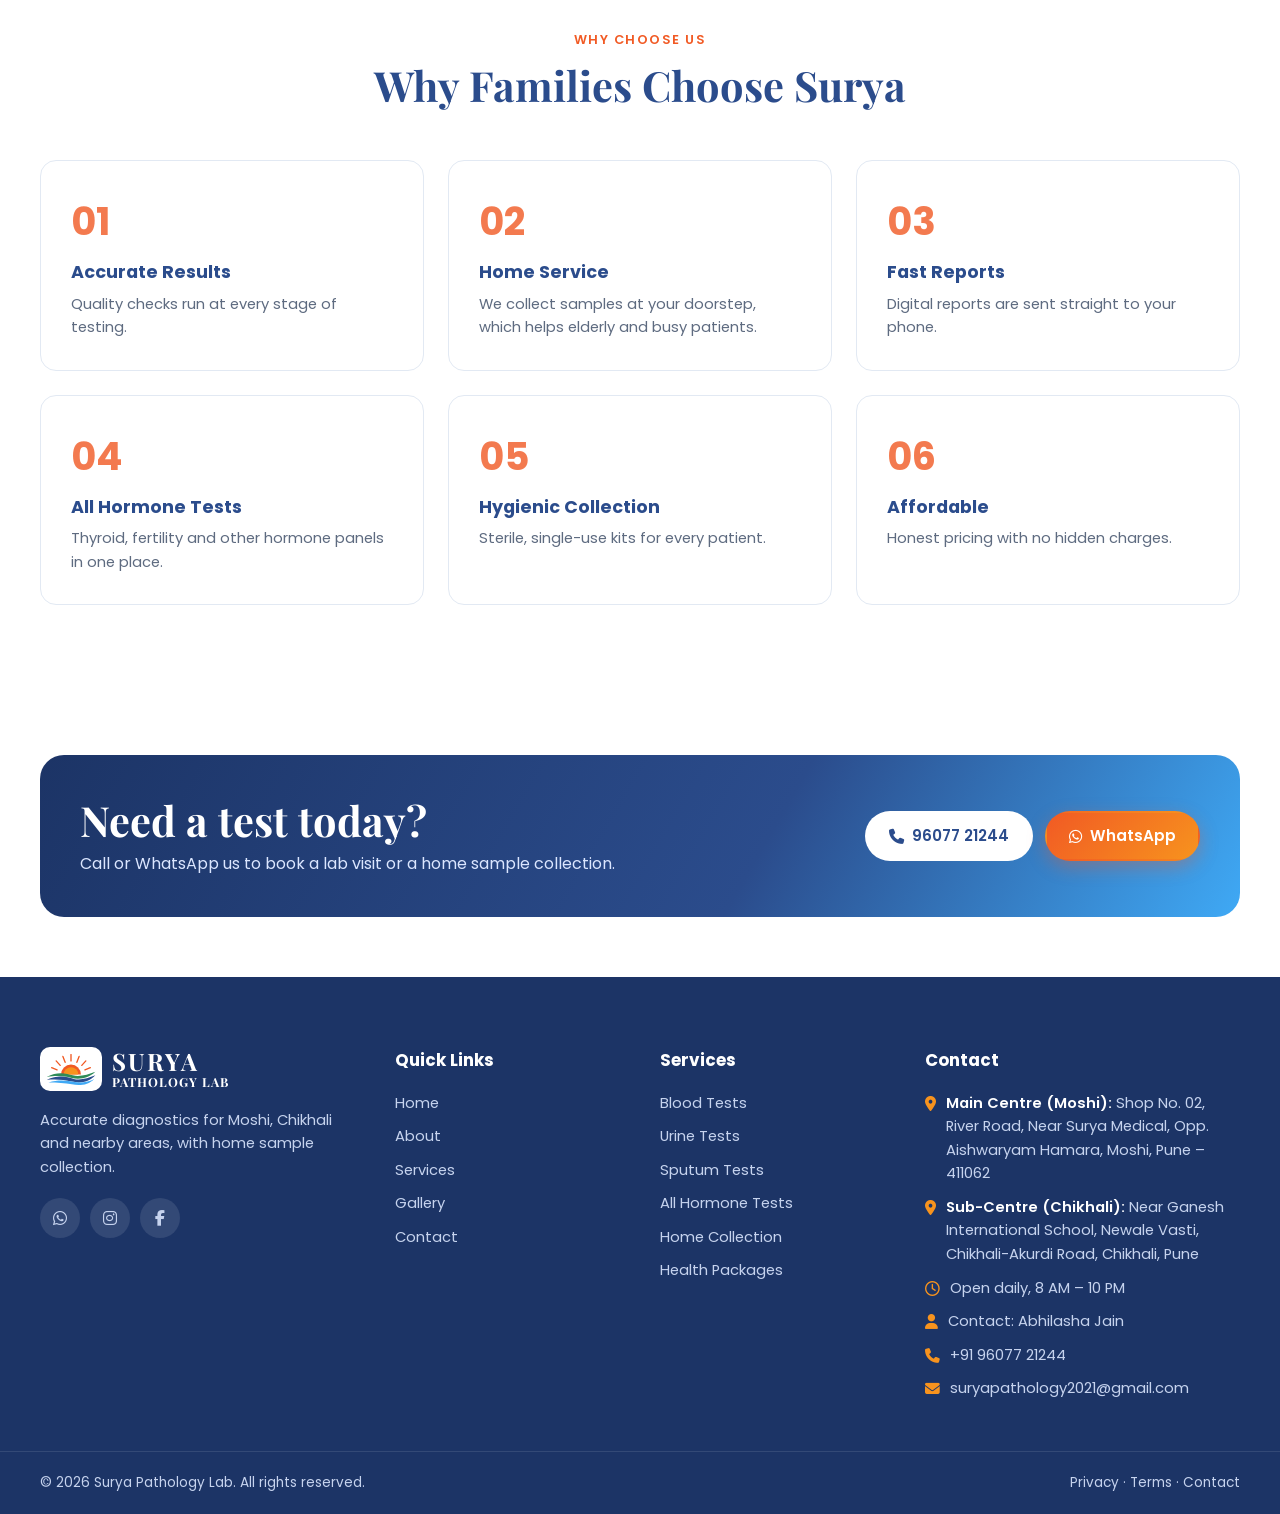
==== commit 9b862895: "Add gallery photos, branches, offers and health awareness - Gallery: health camp photos, branches po" ====
--- a/about.html
+++ b/about.html
@@ -4,7 +4,7 @@
   <meta charset="UTF-8" />
   <meta name="viewport" content="width=device-width, initial-scale=1.0" />
   <title>About Us | Surya Pathology Lab, Moshi</title>
-  <meta name="description" content="About Surya Pathology Lab, a diagnostic lab on River Road, Moshi, Pune." />
+  <meta name="description" content="About Surya Pathology Lab, a diagnostic lab with branches in Moshi and Chikhali, Pune." />
   <link rel="icon" href="assets/logo.svg" type="image/svg+xml" />
   <link rel="preconnect" href="https://fonts.googleapis.com" />
   <link rel="preconnect" href="https://fonts.gstatic.com" crossorigin />
@@ -22,8 +22,11 @@
         <span class="ticker-item"><i class="fa-solid fa-file-medical"></i> Reports on WhatsApp &amp; Email</span>
         <span class="ticker-item"><i class="fa-solid fa-vial"></i> Blood · Urine · Sputum · All Hormones</span>
         <span class="ticker-item"><i class="fa-solid fa-user-doctor"></i> Trained &amp; Hygienic Sample Collection</span>
+        <span class="ticker-item"><i class="fa-solid fa-location-dot"></i> 2 Branches: Moshi &amp; Chikhali</span>
+        <span class="ticker-item"><i class="fa-solid fa-tags"></i> Offer: Full Body Profile at ₹1,999 · Fever Profile at ₹1,800</span>
       </div>
       <div class="topbar-right">
+        <span class="hide-sm"><i class="fa-regular fa-clock"></i> 8 AM – 10 PM</span>
         <a href="tel:+919607721244"><i class="fa-solid fa-phone"></i> 96077 21244</a>
         <a href="mailto:suryapathology2021@gmail.com" class="hide-sm"><i class="fa-solid fa-envelope"></i> suryapathology2021@gmail.com</a>
       </div>
@@ -71,7 +74,7 @@
   <section class="page-banner">
     <div class="container">
       <h1>About Us</h1>
-      <p>Your neighbourhood pathology lab in Moshi, Pune.</p>
+      <p>Your neighbourhood pathology lab in Moshi and Chikhali, Pune.</p>
       <nav class="crumbs"><a href="index.html">Home</a> <i class="fa-solid fa-chevron-right"></i> <span>About</span></nav>
     </div>
   </section>
@@ -87,8 +90,8 @@
       </div>
       <div class="about-text reveal">
         <span class="eyebrow">About Us</span>
-        <h2>Your Neighbourhood Lab in Moshi</h2>
-        <p>Surya Pathology Lab is a diagnostic laboratory on River Road, Moshi, opposite Aishwaryam Hamara. We test blood, urine and sputum samples and run a full range of hormone tests, so doctors and families can rely on our results.</p>
+        <h2>Your Neighbourhood Lab in Moshi &amp; Chikhali</h2>
+        <p>Surya Pathology Laboratory has two branches: our main centre on River Road, Moshi, and a sub-centre on Chikhali-Akurdi Road, Chikhali. We test blood, urine and sputum samples and run a full range of hormone tests, so doctors and families can rely on our results. Both branches are open every day from 8 AM to 10 PM.</p>
         <div class="about-points">
           <div><i class="fa-solid fa-circle-check"></i><div><h4>Accurate Testing</h4><p>Calibrated equipment and quality-checked processes.</p></div></div>
           <div><i class="fa-solid fa-circle-check"></i><div><h4>Quick Turnaround</h4><p>Reports are delivered quickly for most routine tests.</p></div></div>
@@ -154,7 +157,7 @@
           <img src="assets/logo.svg" alt="Surya Pathology Lab logo" />
           <div class="brand-text"><strong>SURYA</strong><span>PATHOLOGY LAB</span></div>
         </a>
-        <p>Accurate diagnostics for Moshi and nearby areas, with home sample collection.</p>
+        <p>Accurate diagnostics for Moshi, Chikhali and nearby areas, with home sample collection.</p>
         <div class="socials">
           <a href="https://wa.me/919607721244" target="_blank" rel="noopener" aria-label="WhatsApp"><i class="fa-brands fa-whatsapp"></i></a>
           <a href="#" aria-label="Instagram"><i class="fa-brands fa-instagram"></i></a>
@@ -172,7 +175,10 @@
       <div>
         <h4>Contact</h4>
         <ul class="f-contact">
-          <li><i class="fa-solid fa-location-dot"></i> Shop No. 02, River Road, Opp. Aishwaryam Hamara, Moshi, Pune – 411062</li>
+          <li><i class="fa-solid fa-location-dot"></i> <span><strong>Main Centre (Moshi):</strong> Shop No. 02, River Road, Near Surya Medical, Opp. Aishwaryam Hamara, Moshi, Pune – 411062</span></li>
+          <li><i class="fa-solid fa-location-dot"></i> <span><strong>Sub-Centre (Chikhali):</strong> Near Ganesh International School, Newale Vasti, Chikhali-Akurdi Road, Chikhali, Pune</span></li>
+          <li><i class="fa-regular fa-clock"></i> Open daily, 8 AM – 10 PM</li>
+          <li><i class="fa-solid fa-user"></i> Contact: Abhilasha Jain</li>
           <li><i class="fa-solid fa-phone"></i> <a href="tel:+919607721244">+91 96077 21244</a></li>
           <li><i class="fa-solid fa-envelope"></i> <a href="mailto:suryapathology2021@gmail.com">suryapathology2021@gmail.com</a></li>
         </ul>
--- a/style.css
+++ b/style.css
@@ -135,6 +135,10 @@
 .g-item.hide { display: none; }
 .g-item img { width: 100%; height: 100%; object-fit: cover; transition: transform .5s; }
 .g-item:hover img { transform: scale(1.06); }
+.g-item[data-cat="camp"] img { object-position: center 40%; }
+.g-item.poster { background: #fff; }
+.g-item.poster img { object-fit: contain; }
+.g-item.poster figcaption { display: none; }
 .g-ph { display: none; }
 .g-item.ph { cursor: default; }
 .g-item.ph img { display: none; }
@@ -226,6 +230,47 @@
 .pkg-strip { margin-top: 40px; display: flex; justify-content: space-between; align-items: center; flex-wrap: wrap; gap: 16px; padding: 22px 30px; border-radius: 16px; background: linear-gradient(90deg, var(--blue), var(--sky)); color: #fff; }
 .pkg-strip i { margin-right: 8px; }
 
+/* ===== Offer cards (Services page) ===== */
+.offer-card { display: grid; grid-template-columns: 1fr 1.25fr; gap: 40px; align-items: start; padding: 32px; margin-bottom: 36px; border-radius: 24px; background: #fff; border: 1px solid var(--border); box-shadow: var(--shadow); }
+.offer-card.reverse { grid-template-columns: 1.25fr 1fr; }
+.offer-card.reverse .offer-posters { order: 2; }
+.offer-posters { display: grid; grid-template-columns: 1fr; gap: 12px; position: relative; }
+.offer-posters img { width: 100%; border-radius: 16px; cursor: zoom-in; box-shadow: 0 8px 24px rgba(0,0,0,.12); transition: transform .3s; }
+.offer-posters img:hover { transform: scale(1.02); }
+.offer-posters img.thumb { width: 42%; position: absolute; right: -14px; bottom: 26px; border: 4px solid #fff; transform: rotate(4deg); }
+.offer-posters img.thumb:hover { transform: rotate(0) scale(1.04); }
+.offer-posters small { color: var(--muted); font-size: .8rem; text-align: center; }
+.offer-badge { display: inline-block; padding: 5px 14px; border-radius: 30px; font-size: .78rem; font-weight: 600; background: var(--orange); color: #fff; margin-bottom: 12px; }
+.offer-badge.red { background: #c62828; }
+.offer-body h3 { font-family: "Playfair Display", serif; color: var(--blue); font-size: clamp(1.7rem, 3vw, 2.3rem); line-height: 1.15; }
+.offer-sub { color: var(--muted); margin: 6px 0 16px; }
+.offer-price { display: flex; align-items: baseline; flex-wrap: wrap; gap: 12px; margin-bottom: 22px; padding: 14px 20px; border-radius: 14px; background: #fff1e8; }
+.offer-price s { color: var(--muted); font-size: 1.2rem; }
+.offer-price strong { color: #c62828; font-size: 2.5rem; line-height: 1; }
+.offer-price span { font-weight: 600; color: var(--blue); text-transform: uppercase; font-size: .85rem; }
+.offer-list { display: grid; gap: 10px; margin-bottom: 20px; }
+.offer-list.cols { grid-template-columns: 1fr 1fr; column-gap: 20px; }
+.offer-list li { position: relative; padding-left: 26px; font-size: .93rem; }
+.offer-list li::before { content: "\f00c"; font-family: "Font Awesome 6 Free"; font-weight: 900; position: absolute; left: 0; top: 1px; color: var(--green); }
+.offer-list.detail li strong { display: block; color: var(--blue); font-weight: 600; }
+.offer-list.detail li span { color: var(--muted); font-size: .86rem; }
+.offer-note { margin-bottom: 22px; padding: 12px 16px; border-radius: 12px; background: #e9f7ef; color: var(--green); }
+.offer-note i { margin-right: 6px; }
+
+/* ===== Health awareness ===== */
+.awareness { background: var(--bg-soft); }
+.aware-inner { display: grid; grid-template-columns: 1fr 1.6fr; gap: 40px; align-items: start; }
+.aware-cols { display: grid; grid-template-columns: 1fr 1fr; gap: 22px; }
+.aware-box { background: #fff; border-radius: 18px; padding: 26px; box-shadow: var(--shadow); }
+.aware-box h3 { color: var(--blue); margin-bottom: 16px; font-size: 1.15rem; }
+.aware-box h3 i { color: #c62828; margin-right: 6px; }
+.aware-box ul { display: grid; gap: 12px; }
+.aware-box li { display: flex; gap: 12px; align-items: center; font-size: .93rem; }
+.aware-box li i { width: 34px; height: 34px; flex-shrink: 0; display: grid; place-items: center; border-radius: 50%; background: var(--bg-soft); color: var(--blue); }
+.aware-cta { grid-column: 1 / -1; display: flex; align-items: center; justify-content: space-between; gap: 18px; flex-wrap: wrap; padding: 22px 26px; border-radius: 18px; background: linear-gradient(120deg, #b71c1c, #e53935); color: #fff; }
+.aware-cta p { flex: 1; min-width: 220px; font-weight: 500; }
+.aware-cta p i { margin-right: 8px; }
+
 /* ===== Alert ===== */
 .alert-sec { background: linear-gradient(120deg, var(--blue-dark), var(--blue) 60%, var(--sky)); color: #fff; }
 .alert-inner { display: grid; grid-template-columns: 1fr 1.3fr; gap: 50px; align-items: center; }
@@ -256,6 +301,22 @@
 .loc-card li a:hover { color: var(--orange); }
 .map { border-radius: 20px; overflow: hidden; min-height: 340px; box-shadow: var(--shadow); }
 .map iframe { width: 100%; height: 100%; min-height: 340px; border: 0; }
+
+/* ===== Branches ===== */
+.branch-grid { display: grid; grid-template-columns: repeat(2, 1fr); gap: 28px; }
+.branch-card { background: #fff; border-radius: 20px; overflow: hidden; box-shadow: var(--shadow); display: flex; flex-direction: column; border: 2px solid transparent; }
+.branch-card.main { border-color: var(--orange-2); }
+.branch-map iframe { display: block; width: 100%; height: 240px; border: 0; }
+.branch-body { padding: 26px 28px 30px; display: flex; flex-direction: column; flex: 1; }
+.branch-tag { align-self: flex-start; padding: 4px 14px; border-radius: 30px; font-size: .78rem; font-weight: 600; background: var(--blue); color: #fff; margin-bottom: 10px; }
+.branch-card.main .branch-tag { background: var(--orange); }
+.branch-body h3 { color: var(--blue); margin-bottom: 6px; }
+.branch-body h3 i { color: var(--orange); }
+.branch-body ul { display: grid; gap: 10px; margin-bottom: 24px; flex: 1; }
+.branch-body li i { width: 22px; color: var(--orange); }
+.branch-body li a:hover { color: var(--orange); }
+.branch-body .btn { align-self: flex-start; }
+.f-contact strong { color: #fff; font-weight: 600; }
 
 /* ===== Why ===== */
 .why-card { padding: 30px; border-radius: var(--radius); border: 1px solid var(--border); transition: .3s; }
@@ -336,7 +397,9 @@
 }
 @media (max-width: 860px) {
   section { padding: 70px 0; }
-  .hero-inner, .about-inner, .alert-inner, .lab-inner, .loc-wrap, .faq-inner, .contact-inner { grid-template-columns: 1fr; }
+  .hero-inner, .about-inner, .alert-inner, .lab-inner, .loc-wrap, .faq-inner, .contact-inner, .branch-grid, .offer-card, .offer-card.reverse, .aware-inner { grid-template-columns: 1fr; }
+  .offer-card.reverse .offer-posters { order: 0; }
+  .offer-posters { max-width: 460px; margin: 0 auto; }
   .hero { padding: 50px 0 120px; }
   .hero-visual { margin-top: 20px; }
   .about-art { max-width: 100%; aspect-ratio: 16 / 10; }
@@ -357,6 +420,9 @@
   .hero-card h3 { font-size: 2.4rem; }
   .contact-form, .loc-card { padding: 24px; }
   .pkg-strip { flex-direction: column; text-align: center; }
+  .offer-card { padding: 20px; }
+  .offer-list.cols, .aware-cols { grid-template-columns: 1fr; }
+  .offer-posters img.thumb { right: 6px; bottom: 30px; width: 38%; }
   .floating { display: none; }
   .to-top { display: none; }
   body { padding-bottom: 60px; }
